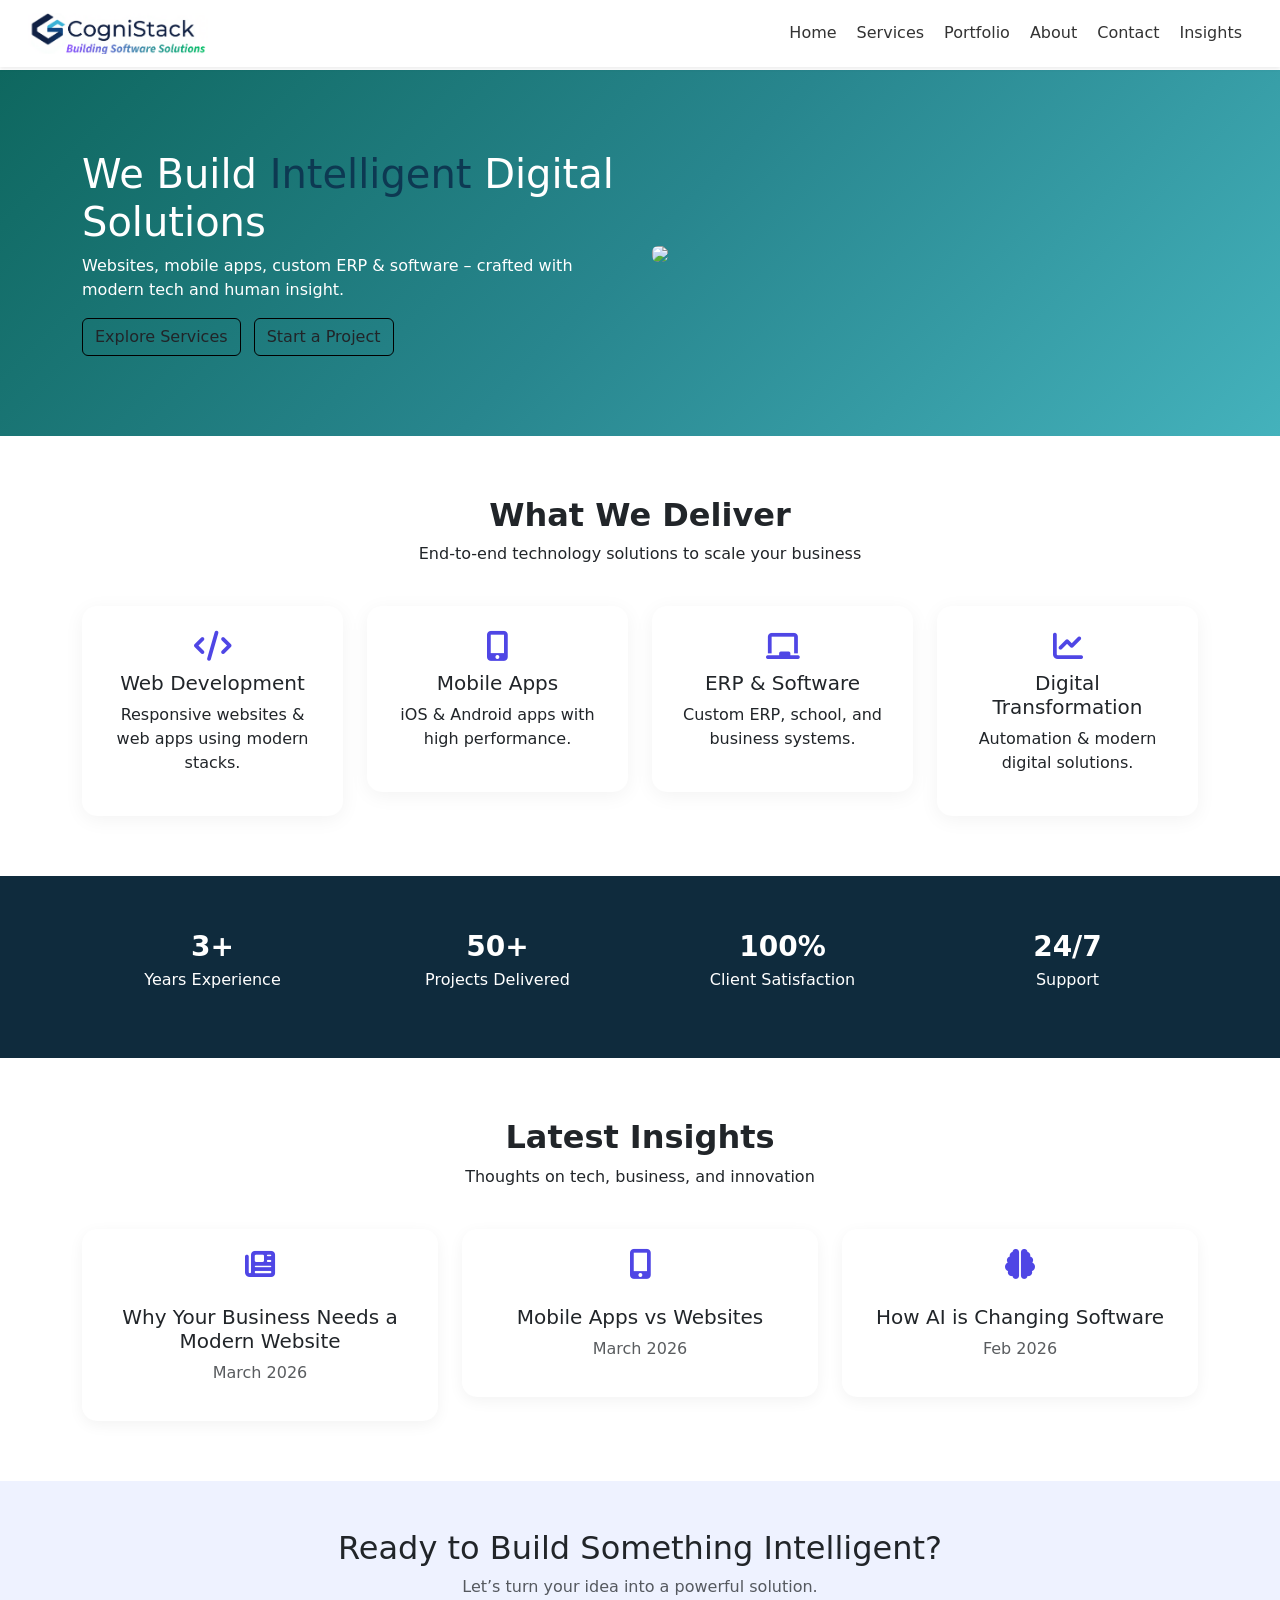
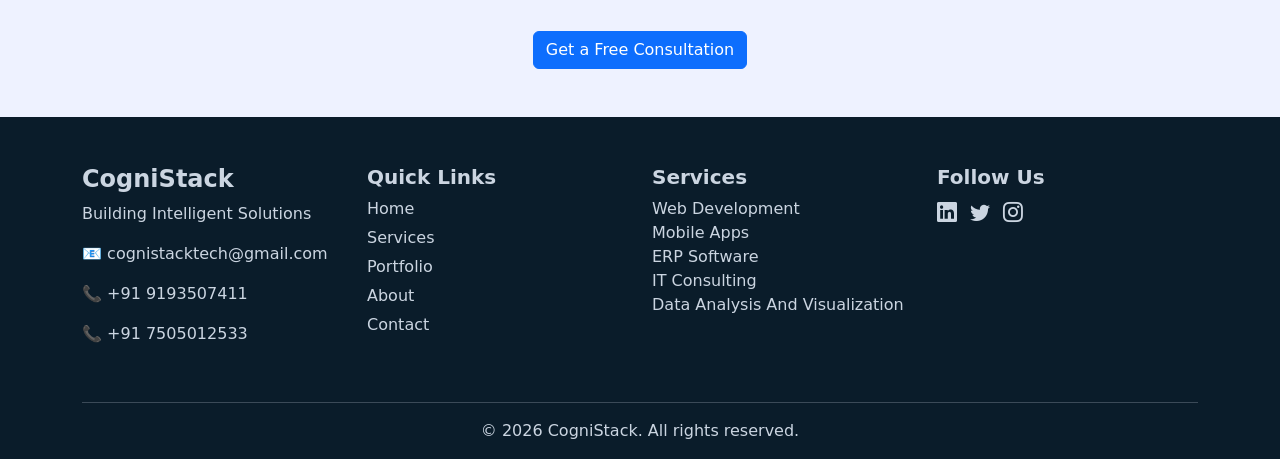
==== index.html @ bc72dcff "Initial commint" ====
<!DOCTYPE html>
<html lang="en">
<head>
    <meta charset="UTF-8">
    <meta name="viewport" content="width=device-width, initial-scale=1.0">
    <title>CogniStack - Home</title>
<!-- Custom CSS -->
<link href="CSS/index.css" rel="stylesheet">
<!-- Bootstrap -->
<link href="https://cdn.jsdelivr.net/npm/bootstrap@5.3.0/dist/css/bootstrap.min.css" rel="stylesheet">
<!-- Font Awesome -->
<link href="https://cdnjs.cloudflare.com/ajax/libs/font-awesome/6.5.0/css/all.min.css" rel="stylesheet">

<script src="https://code.jquery.com/jquery-3.7.1.min.js"></script>

<script src="https://cdn.jsdelivr.net/npm/bootstrap@5.3.0/dist/js/bootstrap.bundle.min.js"></script>

</head>

<body>
<!-- Navbar -->
<div id="navbar"></div>
<!-- HERO -->
<section class="hero">
    <div class="container">
        <div class="row align-items-center g-4">
            <div class="col-md-6">
                <h1>We Build <span class="highlight">Intelligent</span> Digital Solutions</h1>
                <p>Websites, mobile apps, custom ERP & software – crafted with modern tech and human insight.</p>
                <div class="mt-3 index-btn">
                    <a href="services.html" class="btn border-black me-2">Explore Services</a>
                    <a href="contact.html" class="btn border-black">Start a Project</a>
                </div>
            </div>
            <div class="col-md-6">
                <img src="images/Logo.png" class="img-fluid rounded">
            </div>
        </div>
    </div>
</section>

<!-- SERVICES -->
<section class="section">
    <div class="container">
        <h2 class="section-title">What We Deliver</h2>
        <p class="section-sub">End-to-end technology solutions to scale your business</p>
        <div class="row g-4">
            <div class="col-md-3 col-sm-6">
                <div class="service-card">
                    <i class="fas fa-code service-icon"></i>
                    <h5>Web Development</h5>
                    <p>Responsive websites & web apps using modern stacks.</p>
                </div>
            </div>

            <div class="col-md-3 col-sm-6">
                <div class="service-card">
                    <i class="fas fa-mobile-alt service-icon"></i>
                    <h5>Mobile Apps</h5>
                    <p>iOS & Android apps with high performance.</p>
                </div>
            </div>

            <div class="col-md-3 col-sm-6">
                <div class="service-card">
                    <i class="fas fa-chalkboard service-icon"></i>
                    <h5>ERP & Software</h5>
                    <p>Custom ERP, school, and business systems.</p>
                </div>
            </div>

            <div class="col-md-3 col-sm-6">
                <div class="service-card">
                    <i class="fas fa-chart-line service-icon"></i>
                    <h5>Digital Transformation</h5>
                    <p>Automation & modern digital solutions.</p>
                </div>
            </div>
        </div>
    </div>
</section>

<!-- STATS -->

<section class="stats">
    <div class="container">
        <div class="row">
            <div class="col-6 col-md-3">
                <div class="stat-number">3+</div>
                <p>Years Experience</p>
            </div>
            <div class="col-6 col-md-3">
                <div class="stat-number">50+</div>
                <p>Projects Delivered</p>
            </div>
            <div class="col-6 col-md-3">
                <div class="stat-number">100%</div>
                <p>Client Satisfaction</p>
            </div>
            <div class="col-6 col-md-3">
                <div class="stat-number">24/7</div>
                <p>Support</p>
            </div>
        </div>
    </div>
</section>

<!-- BLOG -->

<section class="section">
    <div class="container">
            <h2 class="section-title">Latest Insights</h2>
            <p class="section-sub">Thoughts on tech, business, and innovation</p>

        <div class="row g-4">
            <div class="col-md-4">
                <div class="blog-card">
                    <i class="fas fa-newspaper service-icon"></i>
                    <h5 class="mt-3">Why Your Business Needs a Modern Website</h5>
                    <p class="text-muted">March 2026</p>
                </div>
            </div>

            <div class="col-md-4">
                <div class="blog-card">
                     <i class="fas fa-mobile-alt service-icon"></i>
                    <h5 class="mt-3">Mobile Apps vs Websites</h5>
                    <p class="text-muted">March 2026</p>
                </div>
            </div>

            <div class="col-md-4">
                <div class="blog-card">
                    <i class="fas fa-brain service-icon"></i>
                    <h5 class="mt-3">How AI is Changing Software</h5>
                    <p class="text-muted">Feb 2026</p>
                </div>
            </div>
        </div>
    </div>
</section>

<!-- CTA -->

<section class="py-5 text-center" style="background:#eef2ff;">
    <div class="container">
        <h2>Ready to Build Something Intelligent?</h2>
        <p class="text-muted">Let’s turn your idea into a powerful solution.</p>
        <a href="contact.html" class="btn btn-primary mt-3">Get a Free Consultation</a>
    </div>
</section>
<div id="footer"></div>
<!-- JS -->
<script>
fetch("navbar.html")
  .then(res => res.text())
  .then(data => {
    document.getElementById("navbar").innerHTML = data;
  });
</script>

<script>
    fetch("footer.html")
        .then(res => res.text())
        .then(data => {
            document.getElementById("footer").innerHTML = data;
        });
</script>

</body>
</html>
---- CSS/index.css ----
body { 
    font-family: 'Segoe UI', sans-serif; 
    box-sizing: border-box;
     padding-top: 70px;
}

    .hero {
        padding: 80px 0;
background: linear-gradient(135deg,#0e675f,#28868e, #44b2bc);
  color: #fff;
    }

    .highlight {
        color: #0c334fea;;
    }

    .index-btn a:hover{
       font-size: 17px;
       transition:all;
    }
    .btn-outline {
        border: 2px solid #4f46e5;
        color: #4f46e5;
    }

    .section {
        padding: 60px 0;
    }

    .section-title {
        text-align: center;
        font-weight: 700;
    }

    .section-sub {
        text-align: center;
        margin-bottom: 40px;
    }

    .service-card {
        padding: 25px;
        border-radius: 15px;
        background: #fff;
        box-shadow: 0 4px 20px rgba(0,0,0,0.05);
        text-align: center;
        transition: 0.3s;
    }

    .service-card:hover {
        transform: translateY(-5px);
    }

    .service-icon {
        font-size: 30px;
        margin-bottom: 10px;
        color: #4f46e5;
    }

    .stats {
        background: #0f2b3d;
        color: white;
        padding: 50px 0;
        text-align: center;
    }

    .stat-number {
        font-size: 28px;
        font-weight: bold;
    }

    .blog-card {
        padding: 20px;
        background: #fff;
        border-radius: 15px;
        box-shadow: 0 4px 15px rgba(0,0,0,0.05);
        text-align: center;
    }

    @media(max-width:768px){
        .hero {
            text-align: center;
        }
    }
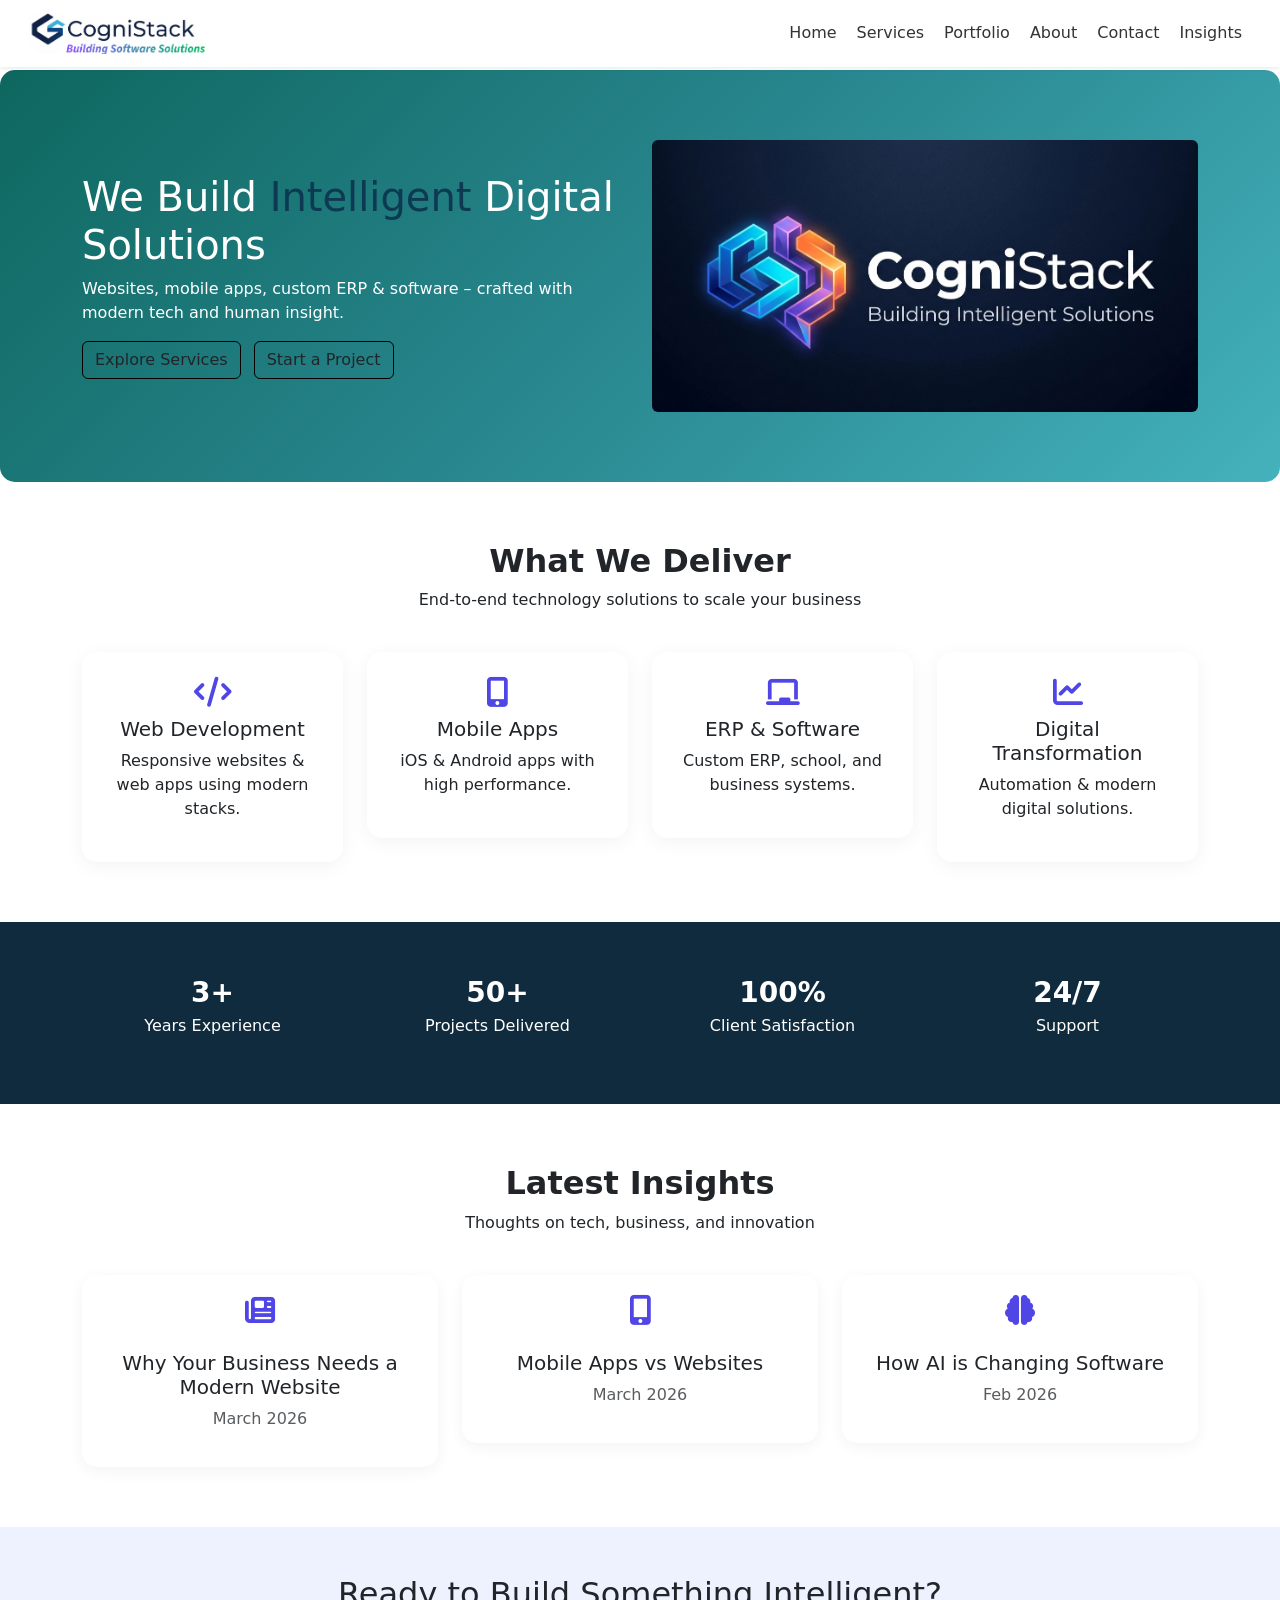
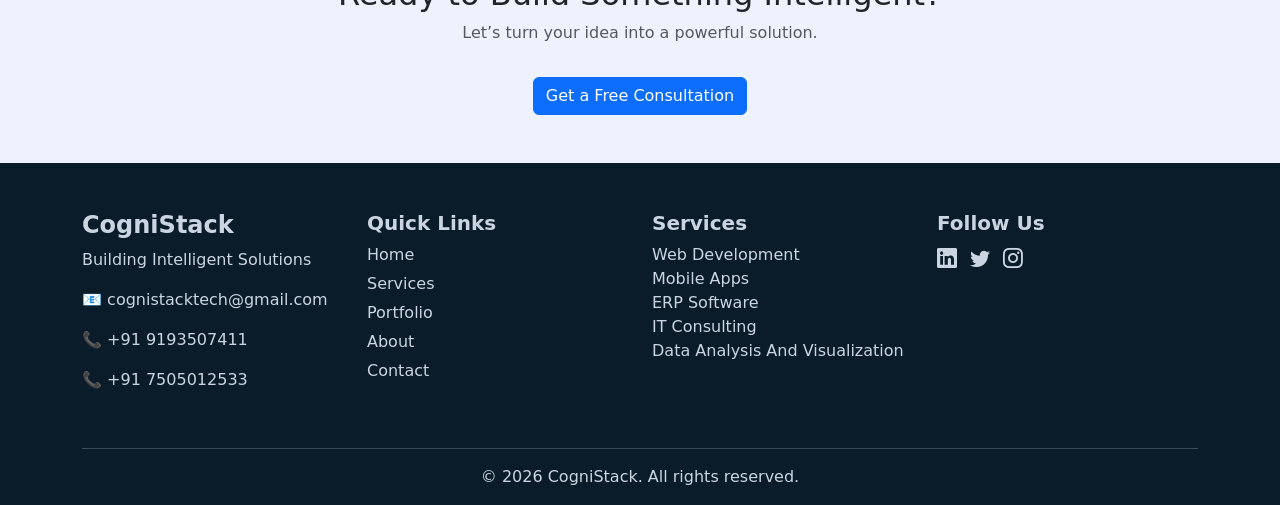
==== commit 9dabcf02: "Icon Update" ====
--- a/index.html
+++ b/index.html
@@ -33,7 +33,7 @@
                 </div>
             </div>
             <div class="col-md-6">
-                <img src="images/Logo.png" class="img-fluid rounded">
+                <img src="/Images/Logo.png" class="img-fluid rounded">
             </div>
         </div>
     </div>
--- a/CSS/index.css
+++ b/CSS/index.css
@@ -5,9 +5,14 @@
 }
 
     .hero {
-        padding: 80px 0;
-background: linear-gradient(135deg,#0e675f,#28868e, #44b2bc);
-  color: #fff;
+        padding: 70px 0;
+background: linear-gradient(135deg,#0e675f,#28868e, #44b2bc); 
+   color: #fff;
+     display: flex;
+        align-items: center;
+     justify-content: space-between;
+     gap: 20px;
+     border-radius: 15px;
     }
 
     .highlight {
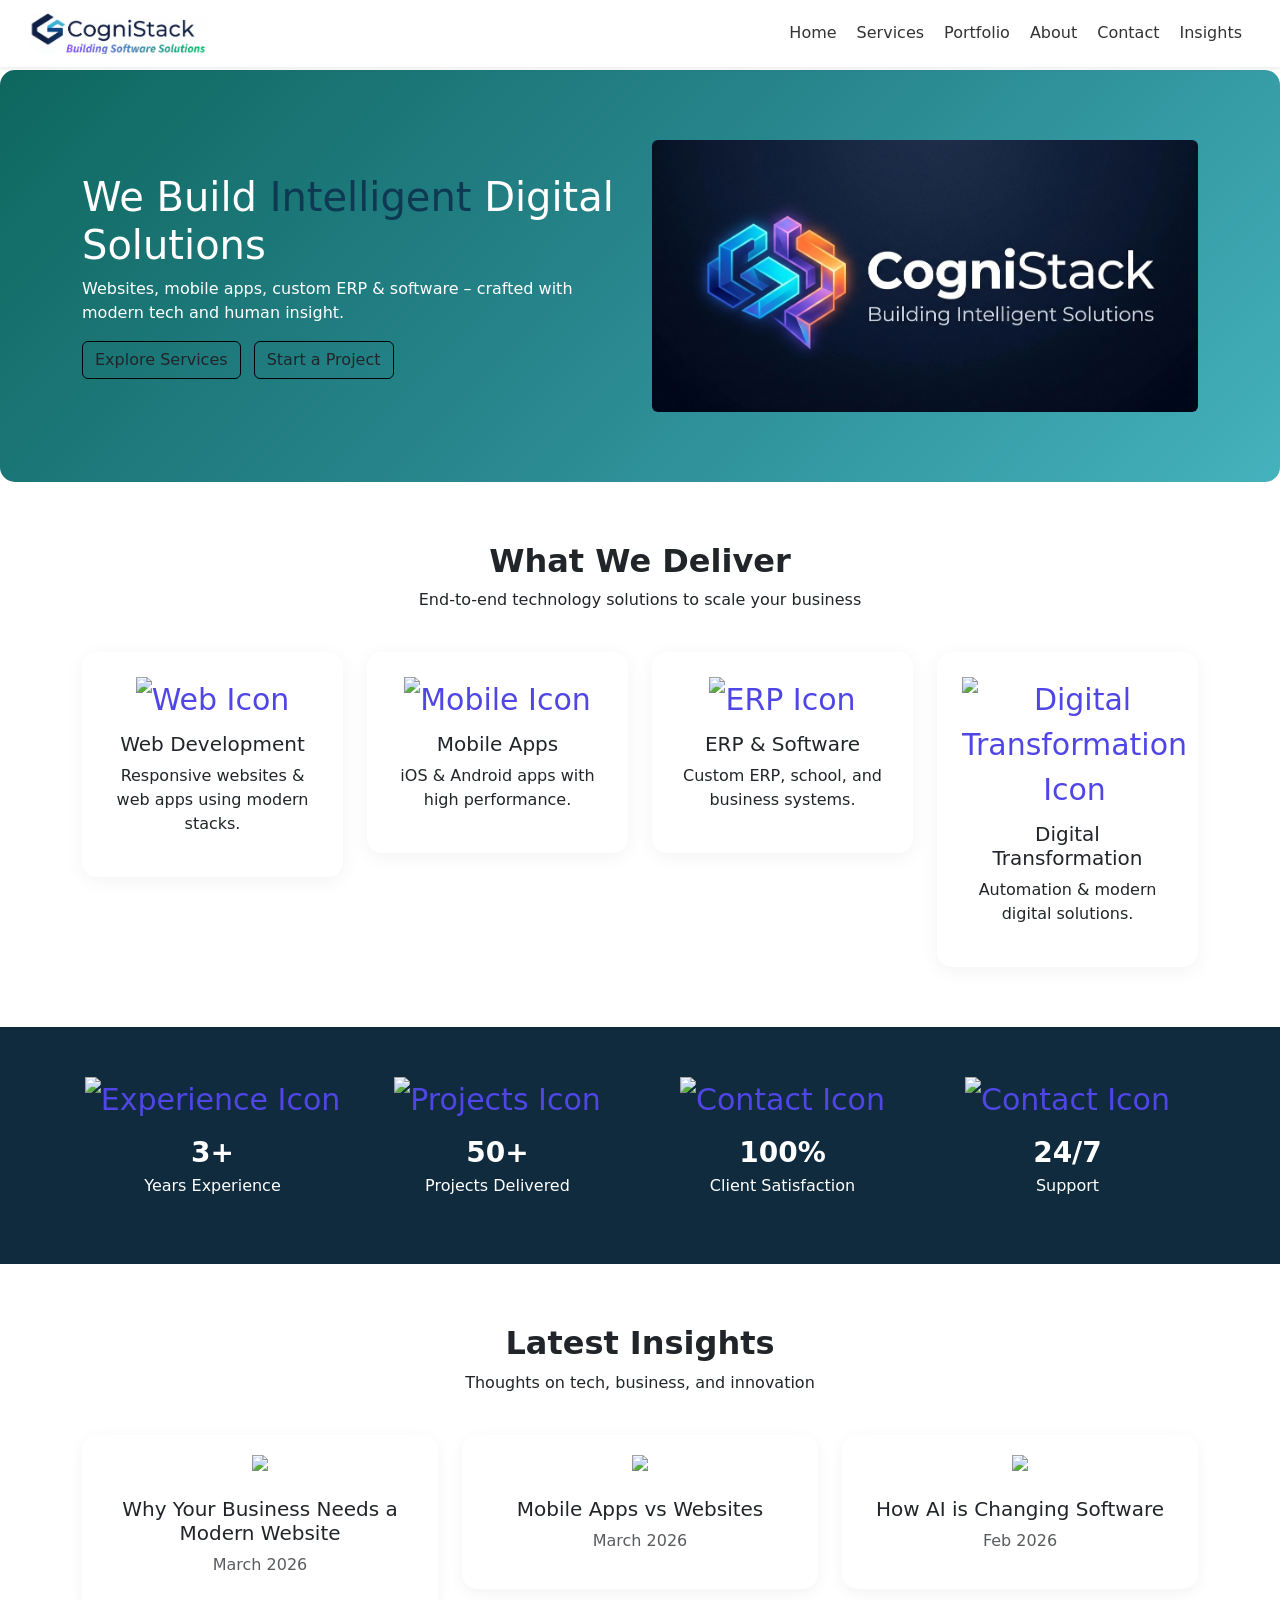
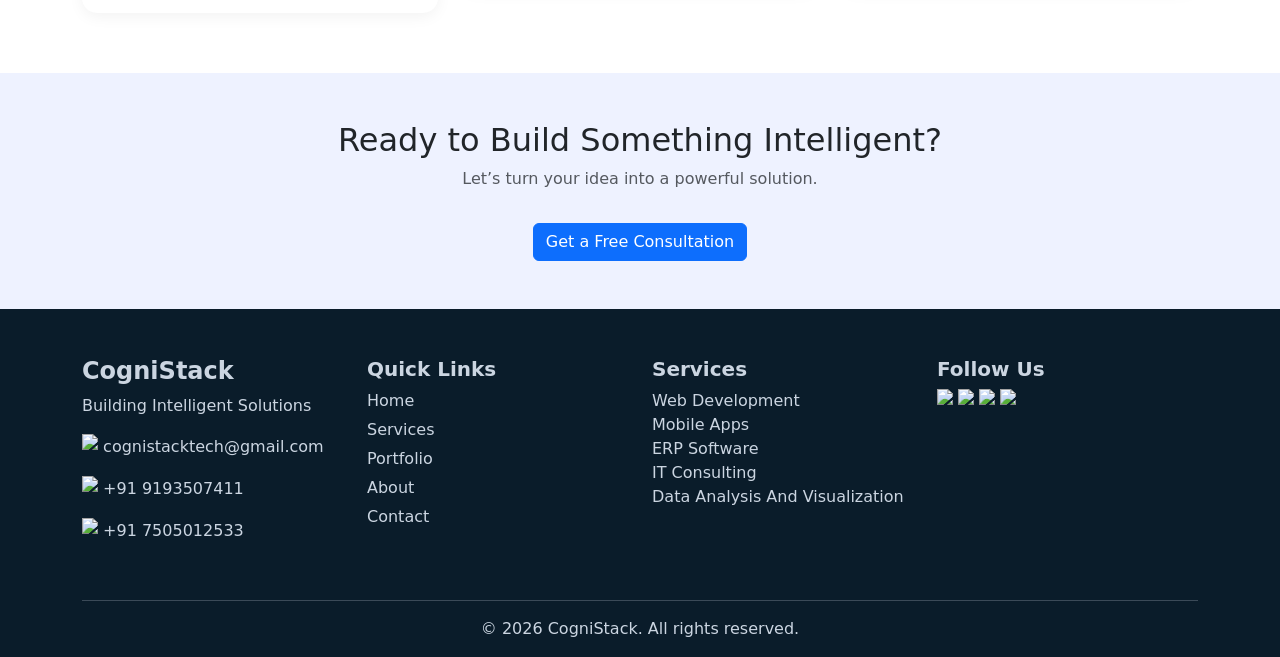
==== commit 7066884b: "Upgrade" ====
--- a/index.html
+++ b/index.html
@@ -4,17 +4,9 @@
     <meta charset="UTF-8">
     <meta name="viewport" content="width=device-width, initial-scale=1.0">
     <title>CogniStack - Home</title>
-<!-- Custom CSS -->
-<link href="CSS/index.css" rel="stylesheet">
-<!-- Bootstrap -->
-<link href="https://cdn.jsdelivr.net/npm/bootstrap@5.3.0/dist/css/bootstrap.min.css" rel="stylesheet">
-<!-- Font Awesome -->
-<link href="https://cdnjs.cloudflare.com/ajax/libs/font-awesome/6.5.0/css/all.min.css" rel="stylesheet">
-
-<script src="https://code.jquery.com/jquery-3.7.1.min.js"></script>
-
-<script src="https://cdn.jsdelivr.net/npm/bootstrap@5.3.0/dist/js/bootstrap.bundle.min.js"></script>
-
+   
+    <!-- Custom CSS -->
+    <link href="CSS/index.css" rel="stylesheet">
 </head>
 
 <body>
@@ -47,7 +39,7 @@
         <div class="row g-4">
             <div class="col-md-3 col-sm-6">
                 <div class="service-card">
-                    <i class="fas fa-code service-icon"></i>
+                    <img src="/images/Icons/software-development.svg" alt="Web Icon" class="service-icon" width="50px">
                     <h5>Web Development</h5>
                     <p>Responsive websites & web apps using modern stacks.</p>
                 </div>
@@ -55,7 +47,7 @@
 
             <div class="col-md-3 col-sm-6">
                 <div class="service-card">
-                    <i class="fas fa-mobile-alt service-icon"></i>
+                    <img src="/images/Icons/Mobile icon.svg" alt="Mobile Icon" class="service-icon" width="50px">
                     <h5>Mobile Apps</h5>
                     <p>iOS & Android apps with high performance.</p>
                 </div>
@@ -63,7 +55,7 @@
 
             <div class="col-md-3 col-sm-6">
                 <div class="service-card">
-                    <i class="fas fa-chalkboard service-icon"></i>
+                    <img src="/images/Icons/erp.svg" alt="ERP Icon" class="service-icon" width="50px">
                     <h5>ERP & Software</h5>
                     <p>Custom ERP, school, and business systems.</p>
                 </div>
@@ -71,7 +63,7 @@
 
             <div class="col-md-3 col-sm-6">
                 <div class="service-card">
-                    <i class="fas fa-chart-line service-icon"></i>
+                    <img src="/images/Icons/degital transform.svg" alt="Digital Transformation Icon" class="service-icon" width="50px">
                     <h5>Digital Transformation</h5>
                     <p>Automation & modern digital solutions.</p>
                 </div>
@@ -86,19 +78,33 @@
     <div class="container">
         <div class="row">
             <div class="col-6 col-md-3">
-                <div class="stat-number">3+</div>
+                <div>
+                <img src="/images/Icons/experience.svg" alt="Experience Icon" class="service-icon" width="30px">
+                <span class="stat-number">3+</span>
+                </div>
                 <p>Years Experience</p>
             </div>
             <div class="col-6 col-md-3">
-                <div class="stat-number">50+</div>
+            <div>
+                <img src="/images/Icons/Projects.svg" alt="Projects Icon" class="service-icon" width="30px">
+                <span class="stat-number">50+</span>
+             </div>
                 <p>Projects Delivered</p>
+
             </div>
             <div class="col-6 col-md-3">
-                <div class="stat-number">100%</div>
+                <div>
+              <img src="/images/Icons/Review.svg" alt="Contact Icon" class="service-icon" width="30px">
+
+                <span class="stat-number">100%</span>
+                </div>
                 <p>Client Satisfaction</p>
             </div>
             <div class="col-6 col-md-3">
-                <div class="stat-number">24/7</div>
+                <div>
+                <img src="/images/Icons/contact.svg" alt="Contact Icon" class="service-icon" width="30px">
+                <span class="stat-number">24/7</span>
+                </div>
                 <p>Support</p>
             </div>
         </div>
@@ -115,7 +121,7 @@
         <div class="row g-4">
             <div class="col-md-4">
                 <div class="blog-card">
-                    <i class="fas fa-newspaper service-icon"></i>
+                <img src="/images/Icons/Upgrade.svg" class="service-icon" width="50px">
                     <h5 class="mt-3">Why Your Business Needs a Modern Website</h5>
                     <p class="text-muted">March 2026</p>
                 </div>
@@ -123,7 +129,7 @@
 
             <div class="col-md-4">
                 <div class="blog-card">
-                     <i class="fas fa-mobile-alt service-icon"></i>
+                <img src="/images/Icons/Mobive Vs Web.svg" class="service-icon" width="50px">
                     <h5 class="mt-3">Mobile Apps vs Websites</h5>
                     <p class="text-muted">March 2026</p>
                 </div>
@@ -131,7 +137,7 @@
 
             <div class="col-md-4">
                 <div class="blog-card">
-                    <i class="fas fa-brain service-icon"></i>
+                <img src="/images/Icons/Ai icon.svg" class="service-icon" width="50px">
                     <h5 class="mt-3">How AI is Changing Software</h5>
                     <p class="text-muted">Feb 2026</p>
                 </div>
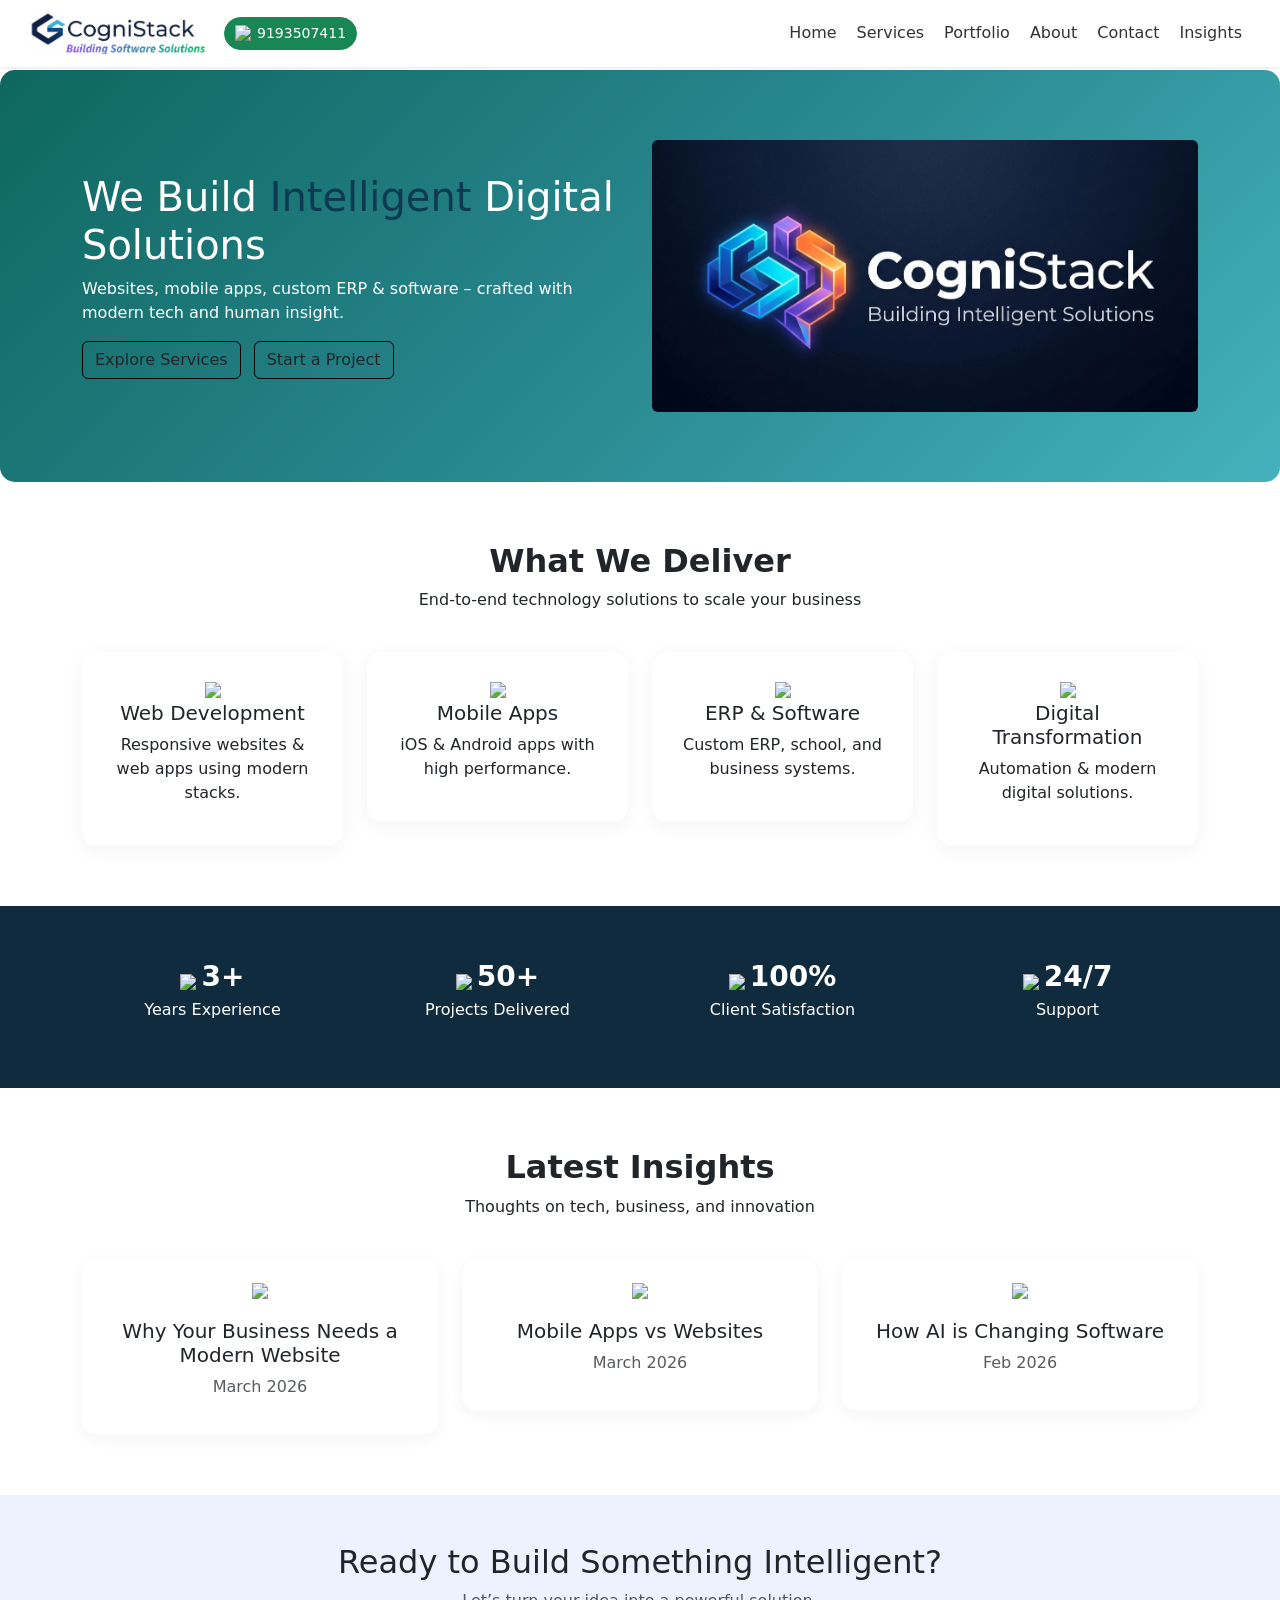
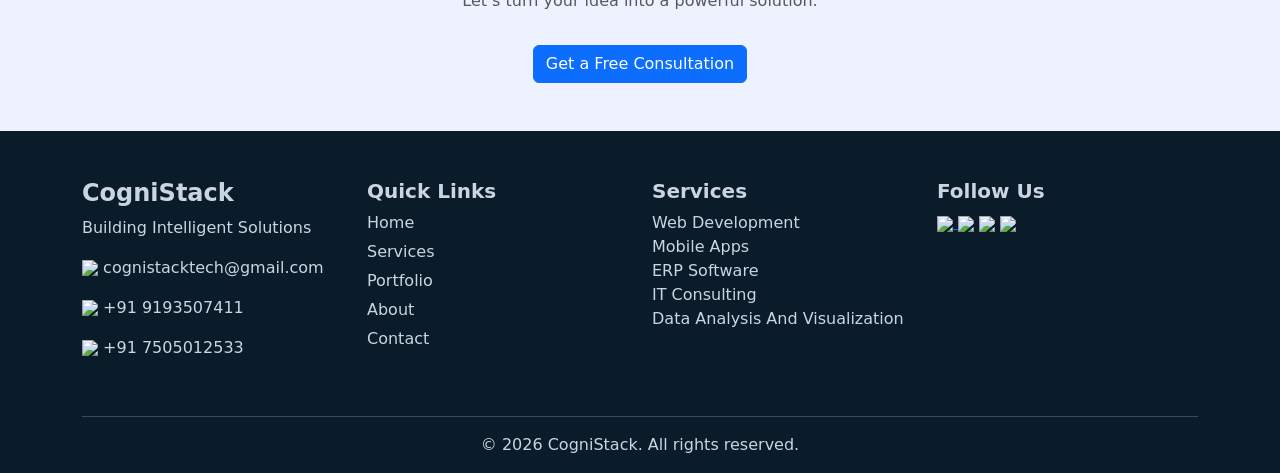
==== commit 60679ac2: "Upgrade2" ====
--- a/index.html
+++ b/index.html
@@ -39,7 +39,7 @@
         <div class="row g-4">
             <div class="col-md-3 col-sm-6">
                 <div class="service-card">
-                    <img src="/images/Icons/software-development.svg" alt="Web Icon" class="service-icon" width="50px">
+                    <img src="/images/Icons/software-development.svg" width="50px">
                     <h5>Web Development</h5>
                     <p>Responsive websites & web apps using modern stacks.</p>
                 </div>
@@ -47,7 +47,7 @@
 
             <div class="col-md-3 col-sm-6">
                 <div class="service-card">
-                    <img src="/images/Icons/Mobile icon.svg" alt="Mobile Icon" class="service-icon" width="50px">
+                    <img src="/images/Icons/Mobile icon.svg"  width="50px">
                     <h5>Mobile Apps</h5>
                     <p>iOS & Android apps with high performance.</p>
                 </div>
@@ -55,7 +55,7 @@
 
             <div class="col-md-3 col-sm-6">
                 <div class="service-card">
-                    <img src="/images/Icons/erp.svg" alt="ERP Icon" class="service-icon" width="50px">
+                    <img src="/images/Icons/erp.svg"  width="50px">
                     <h5>ERP & Software</h5>
                     <p>Custom ERP, school, and business systems.</p>
                 </div>
@@ -63,7 +63,7 @@
 
             <div class="col-md-3 col-sm-6">
                 <div class="service-card">
-                    <img src="/images/Icons/degital transform.svg" alt="Digital Transformation Icon" class="service-icon" width="50px">
+                    <img src="/images/Icons/degital transform.svg"  width="50px">
                     <h5>Digital Transformation</h5>
                     <p>Automation & modern digital solutions.</p>
                 </div>
@@ -79,14 +79,14 @@
         <div class="row">
             <div class="col-6 col-md-3">
                 <div>
-                <img src="/images/Icons/experience.svg" alt="Experience Icon" class="service-icon" width="30px">
+                <img src="/images/Icons/experience.svg"  width="30px">
                 <span class="stat-number">3+</span>
                 </div>
                 <p>Years Experience</p>
             </div>
             <div class="col-6 col-md-3">
             <div>
-                <img src="/images/Icons/Projects.svg" alt="Projects Icon" class="service-icon" width="30px">
+                <img src="/images/Icons/Projects.svg" width="30px">
                 <span class="stat-number">50+</span>
              </div>
                 <p>Projects Delivered</p>
@@ -94,7 +94,7 @@
             </div>
             <div class="col-6 col-md-3">
                 <div>
-              <img src="/images/Icons/Review.svg" alt="Contact Icon" class="service-icon" width="30px">
+              <img src="/images/Icons/Review.svg" width="30px">
 
                 <span class="stat-number">100%</span>
                 </div>
@@ -102,7 +102,7 @@
             </div>
             <div class="col-6 col-md-3">
                 <div>
-                <img src="/images/Icons/contact.svg" alt="Contact Icon" class="service-icon" width="30px">
+                <img src="/images/Icons/contact.svg"  width="30px">
                 <span class="stat-number">24/7</span>
                 </div>
                 <p>Support</p>
@@ -121,7 +121,7 @@
         <div class="row g-4">
             <div class="col-md-4">
                 <div class="blog-card">
-                <img src="/images/Icons/Upgrade.svg" class="service-icon" width="50px">
+                <img src="/images/Icons/Upgrade.svg"  width="50px">
                     <h5 class="mt-3">Why Your Business Needs a Modern Website</h5>
                     <p class="text-muted">March 2026</p>
                 </div>
@@ -129,7 +129,7 @@
 
             <div class="col-md-4">
                 <div class="blog-card">
-                <img src="/images/Icons/Mobive Vs Web.svg" class="service-icon" width="50px">
+                <img src="/images/Icons/Mobive Vs Web.svg"  width="50px">
                     <h5 class="mt-3">Mobile Apps vs Websites</h5>
                     <p class="text-muted">March 2026</p>
                 </div>
@@ -137,7 +137,7 @@
 
             <div class="col-md-4">
                 <div class="blog-card">
-                <img src="/images/Icons/Ai icon.svg" class="service-icon" width="50px">
+                <img src="/images/Icons/Ai icon.svg" width="50px">
                     <h5 class="mt-3">How AI is Changing Software</h5>
                     <p class="text-muted">Feb 2026</p>
                 </div>
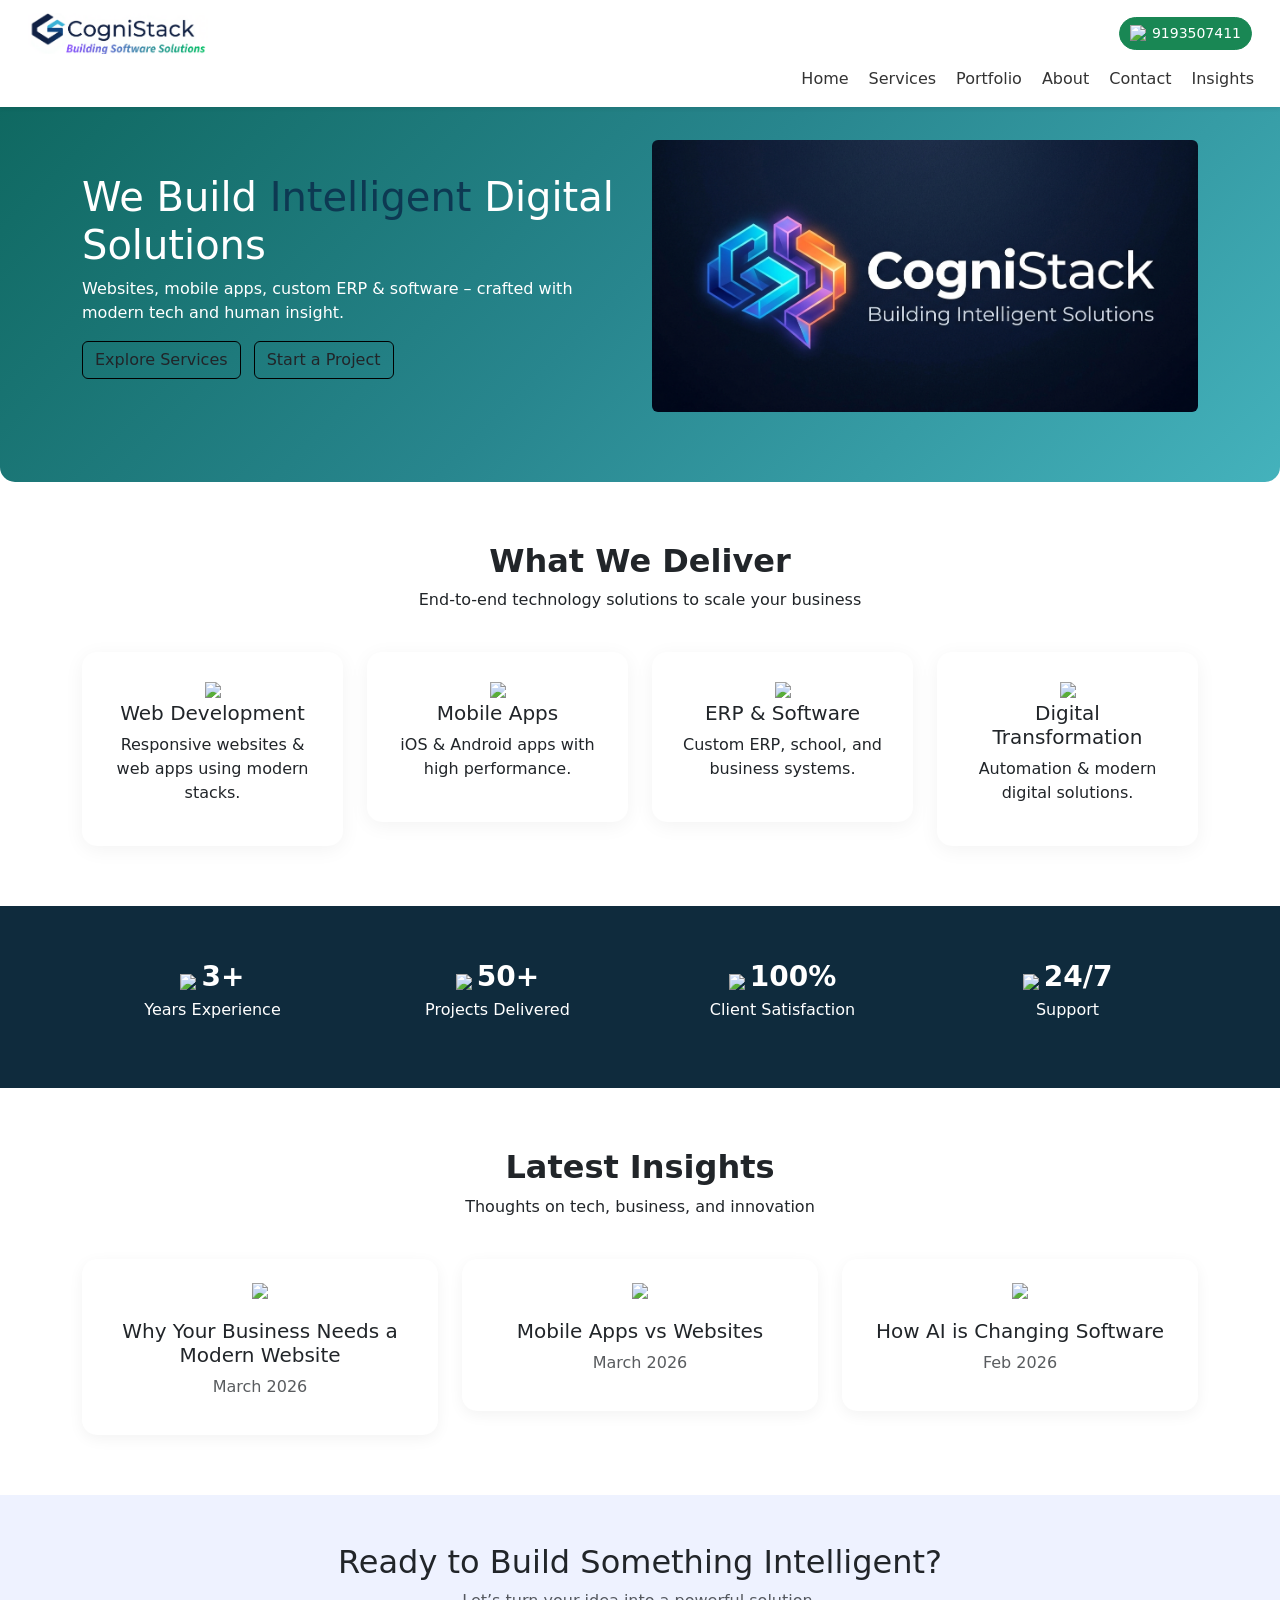
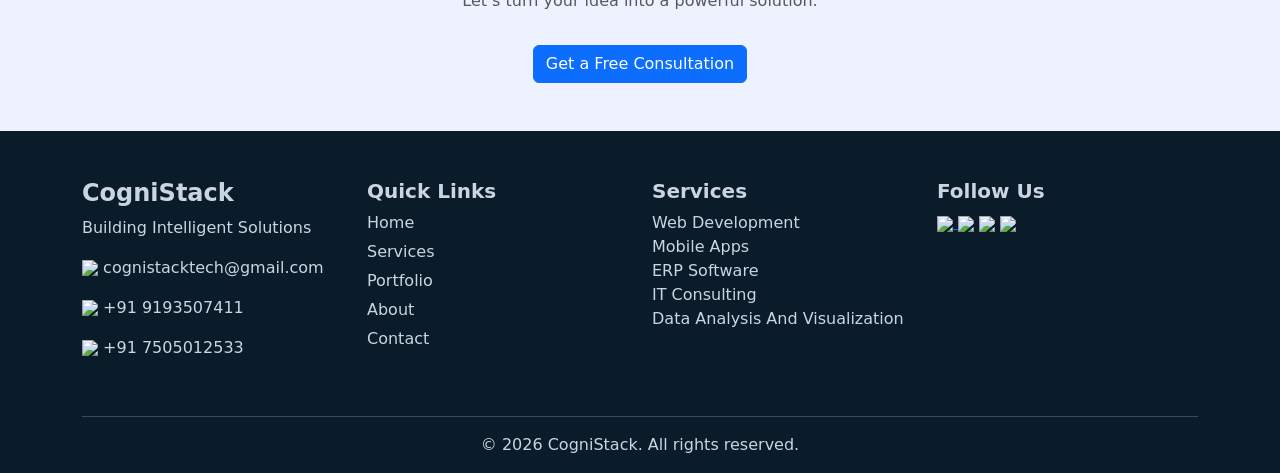
==== commit bd6827f0: "Upgrade3" ====
--- a/index.html
+++ b/index.html
@@ -172,6 +172,7 @@
             document.getElementById("footer").innerHTML = data;
         });
 </script>
+<script src="https://cdn.jsdelivr.net/npm/bootstrap@5.3.0/dist/js/bootstrap.bundle.min.js"></script>
 
 </body>
 </html>
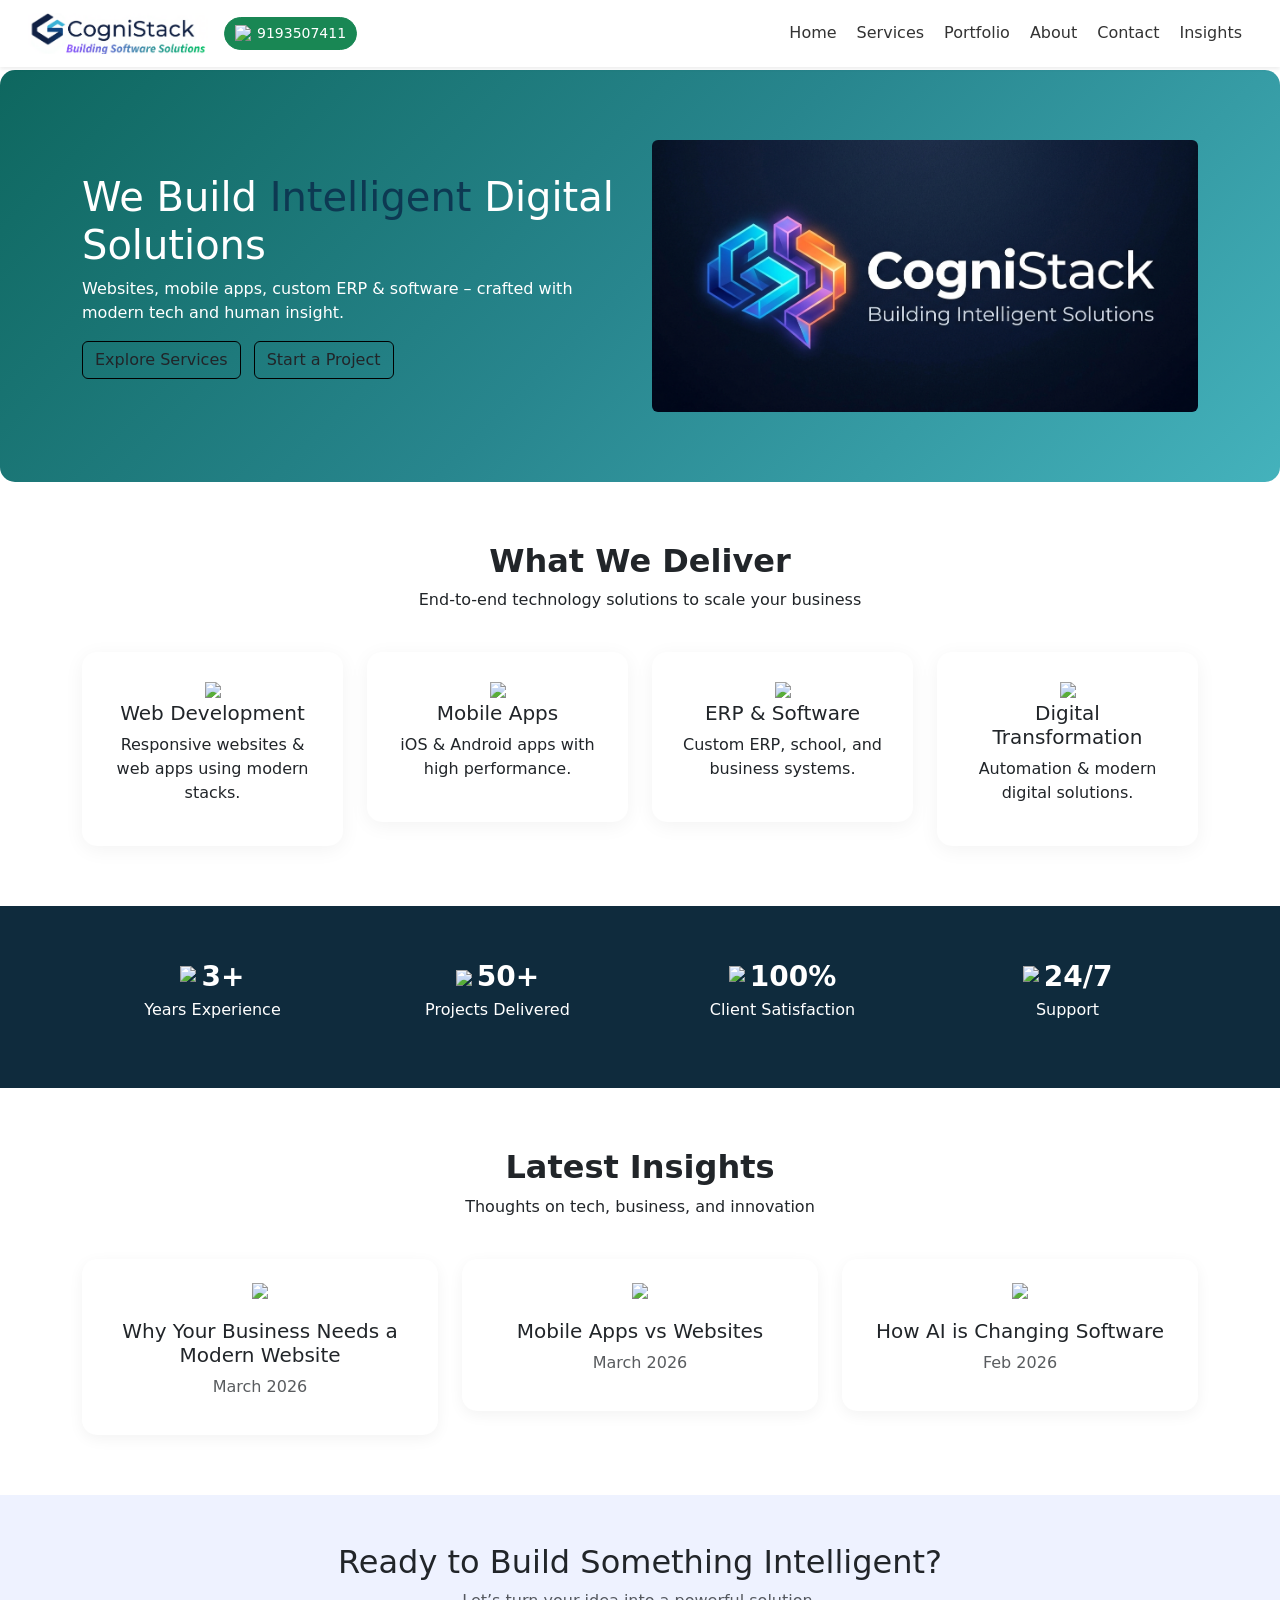
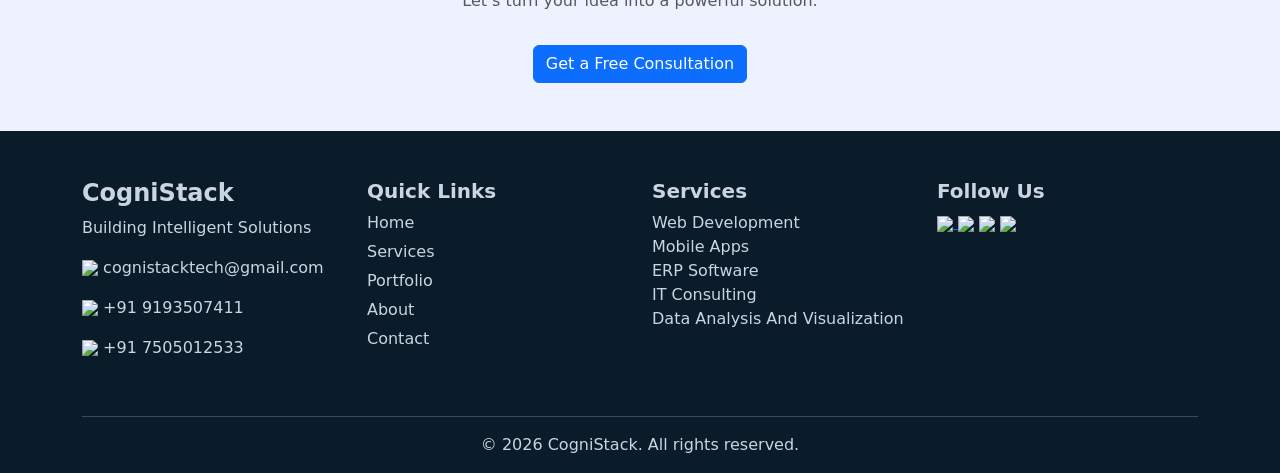
==== commit 37f5cc81: "Add Insight pages" ====
--- a/index.html
+++ b/index.html
@@ -79,14 +79,14 @@
         <div class="row">
             <div class="col-6 col-md-3">
                 <div>
-                <img src="/images/Icons/experience.svg"  width="30px">
+                <img src="/images/Icons/experience.svg"  width="40px" class="mb-3">
                 <span class="stat-number">3+</span>
                 </div>
                 <p>Years Experience</p>
             </div>
             <div class="col-6 col-md-3">
             <div>
-                <img src="/images/Icons/Projects.svg" width="30px">
+                <img src="/images/Icons/Projects.svg" width="30px" class="mb-2">
                 <span class="stat-number">50+</span>
              </div>
                 <p>Projects Delivered</p>
@@ -94,7 +94,7 @@
             </div>
             <div class="col-6 col-md-3">
                 <div>
-              <img src="/images/Icons/Review.svg" width="30px">
+              <img src="/images/Icons/Review.svg" width="30px" class="mb-3">
 
                 <span class="stat-number">100%</span>
                 </div>
@@ -102,7 +102,7 @@
             </div>
             <div class="col-6 col-md-3">
                 <div>
-                <img src="/images/Icons/contact.svg"  width="30px">
+                <img src="/images/Icons/contact.svg"  width="30px" class="mb-3">
                 <span class="stat-number">24/7</span>
                 </div>
                 <p>Support</p>
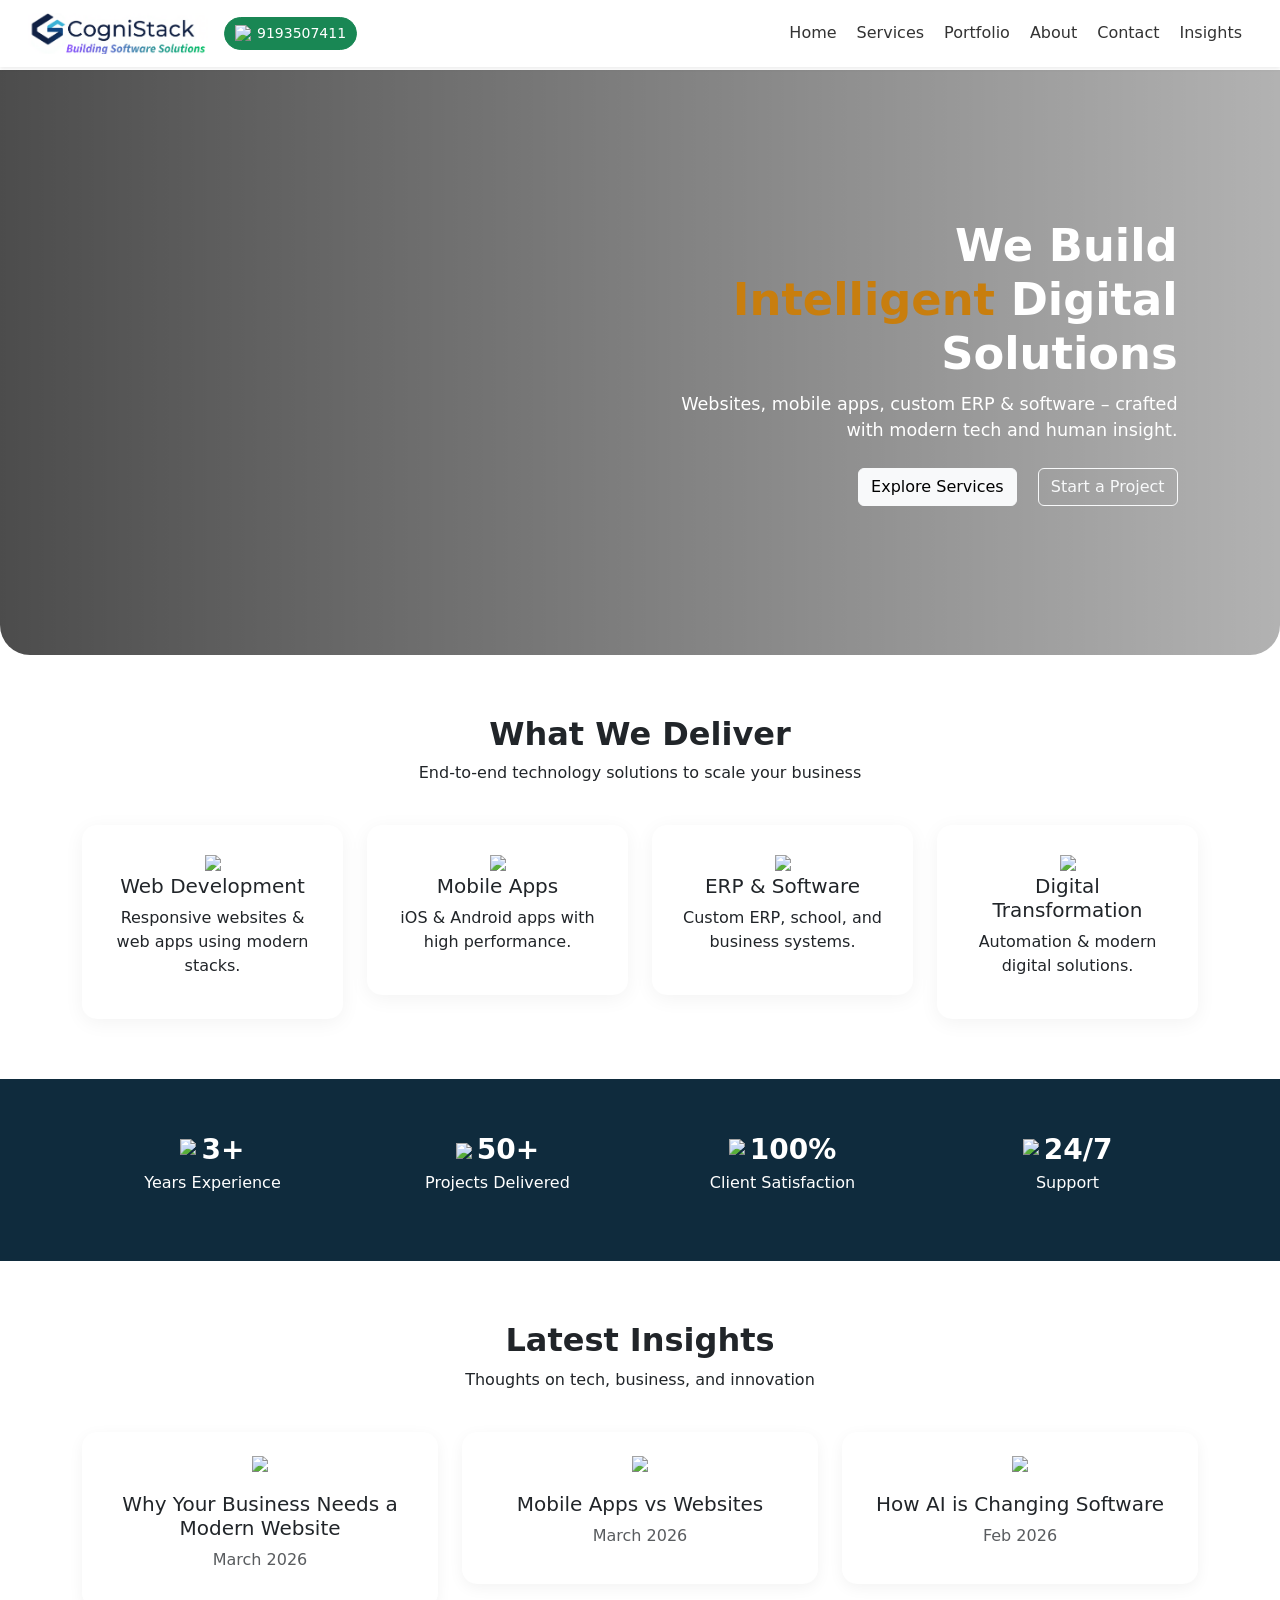
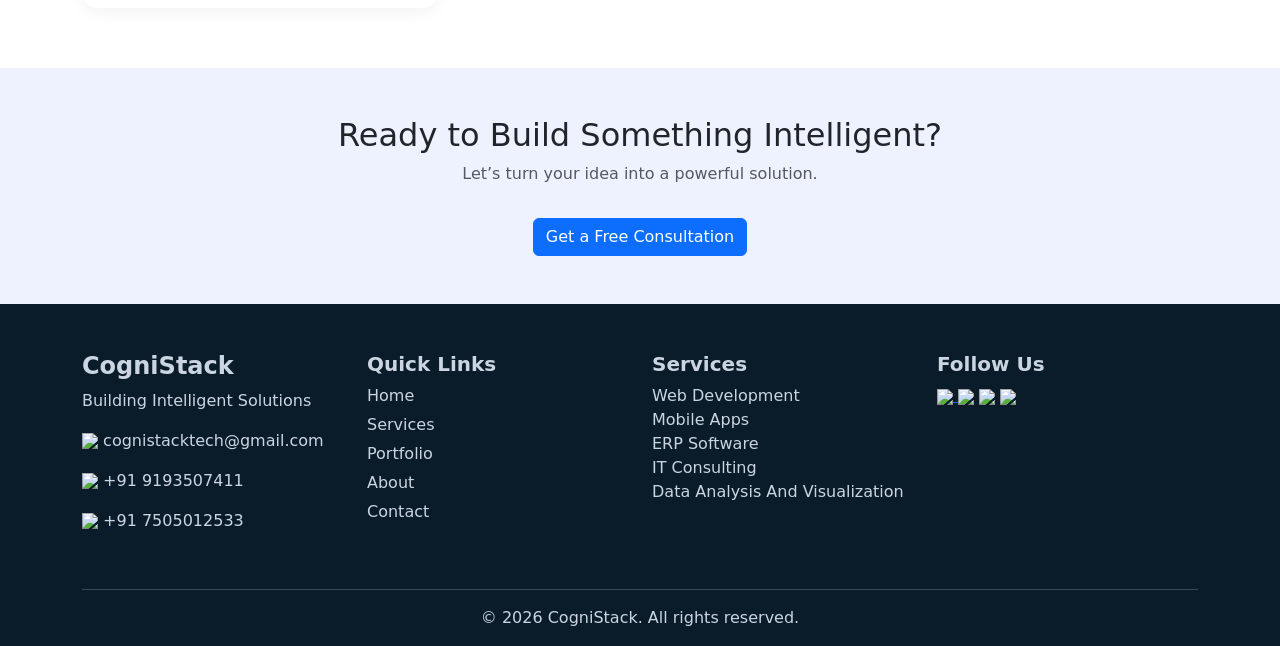
==== commit e6af0aee: "add video" ====
--- a/index.html
+++ b/index.html
@@ -12,23 +12,30 @@
 <body>
 <!-- Navbar -->
 <div id="navbar"></div>
-<!-- HERO -->
-<section class="hero">
-    <div class="container">
-        <div class="row align-items-center g-4">
-            <div class="col-md-6">
-                <h1>We Build <span class="highlight">Intelligent</span> Digital Solutions</h1>
-                <p>Websites, mobile apps, custom ERP & software – crafted with modern tech and human insight.</p>
-                <div class="mt-3 index-btn">
-                    <a href="services.html" class="btn border-black me-2">Explore Services</a>
-                    <a href="contact.html" class="btn border-black">Start a Project</a>
-                </div>
-            </div>
-            <div class="col-md-6">
-                <img src="/Images/Logo.png" class="img-fluid rounded">
+<section class="hero-section">
+
+    <video autoplay muted loop playsinline class="bg-video">
+        <source src="/Images/CogniStack Present V.mp4" type="video/mp4">
+    </video>
+
+    <div class="overlay"></div>
+
+    <div class="hero-content">
+        <div class="content-box">
+            <h1>
+                We Build <span class="highlight">Intelligent</span> Digital Solutions
+            </h1>
+            <p>
+                Websites, mobile apps, custom ERP & software – crafted with modern tech and human insight.
+            </p>
+
+            <div class="mt-4">
+                <a href="services.html" class="btn btn-light me-3">Explore Services</a>
+                <a href="contact.html" class="btn btn-outline-light">Start a Project</a>
             </div>
         </div>
     </div>
+
 </section>
 
 <!-- SERVICES -->
--- a/CSS/index.css
+++ b/CSS/index.css
@@ -3,10 +3,107 @@
     box-sizing: border-box;
      padding-top: 70px;
 }
+.hero-section {
+    position: relative;
+    width: 100%;
+    height: 65vh; /* 🔥 change here (60–70%) */
+    min-height: 400px; /* mobile safety */
+    overflow: hidden;
+    border-radius: 0 0 30px 30px; /* optional premium curve */
+}
+
+/* VIDEO BACKGROUND */
+.bg-video {
+    position: absolute;
+    top: 50%;
+    left: 50%;
+    width: 100%;
+    height: 100%;
+    object-fit: cover;
+    transform: translate(-50%, -50%);
+    filter: brightness(0.6) contrast(1.2);
+}
+
+/* OVERLAY */
+.overlay {
+    position: absolute;
+    width: 100%;
+    height: 100%;
+    background: linear-gradient(
+        to right,
+        rgba(0,0,0,0.7),
+        rgba(0,0,0,0.3)
+    );
+}
+
+/* CONTENT POSITION (RIGHT SIDE) */
+.hero-content {
+    position: relative;
+    z-index: 2;
+    height: 100%;
+    display: flex;
+    justify-content: flex-end;
+    align-items: center;
+    padding: 0 8%;
+}
+
+/* TEXT BOX */
+.content-box {
+    max-width: 500px;
+    color: white;
+    text-align: right;
+}
+
+/* TEXT STYLE */
+.content-box h1 {
+    font-size: 2.8rem;
+    font-weight: 700;
+}
+
+.content-box p {
+    font-size: 1.1rem;
+    margin-top: 10px;
+}
+
+
+/* MOBILE */
+@media (max-width: 768px) {
+    .hero-section {
+        height: auto;
+        padding: 60px 0;
+    }
+
+    .hero-content {
+        justify-content: center;
+        text-align: center;
+    }
+
+    .content-box {
+        text-align: center;
+    }
+
+    .content-box h1 {
+        font-size: 2rem;
+    }
+}
+
+.content-box {
+    animation: fadeInUp 1s ease;
+}
+
+@keyframes fadeInUp {
+    from {
+        opacity: 0;
+        transform: translateY(40px);
+    }
+    to {
+        opacity: 1;
+        transform: translateY(0);
+    }
+}
 
     .hero {
         padding: 70px 0;
-background: linear-gradient(135deg,#0e675f,#28868e, #44b2bc); 
    color: #fff;
      display: flex;
         align-items: center;
@@ -16,7 +113,7 @@
     }
 
     .highlight {
-        color: #0c334fea;;
+        color: #c87e0e;;
     }
 
     .index-btn a:hover{
